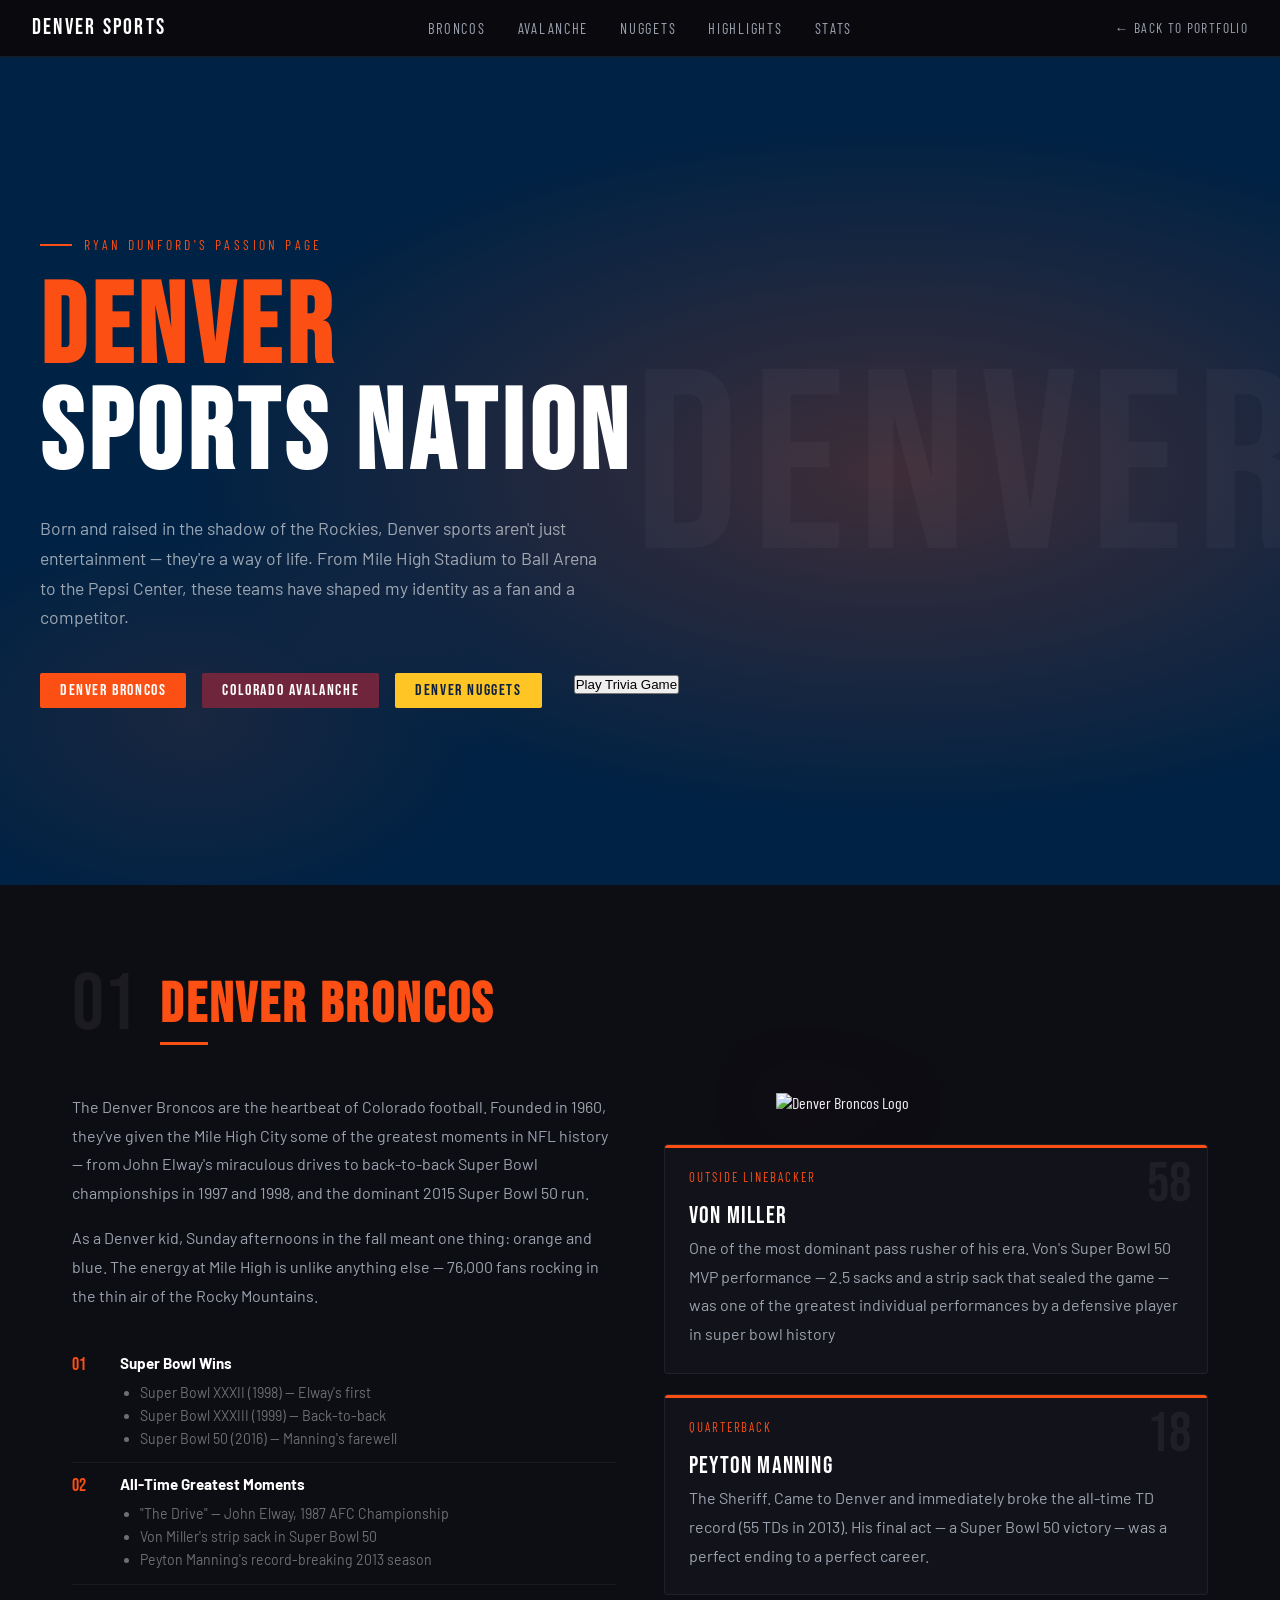
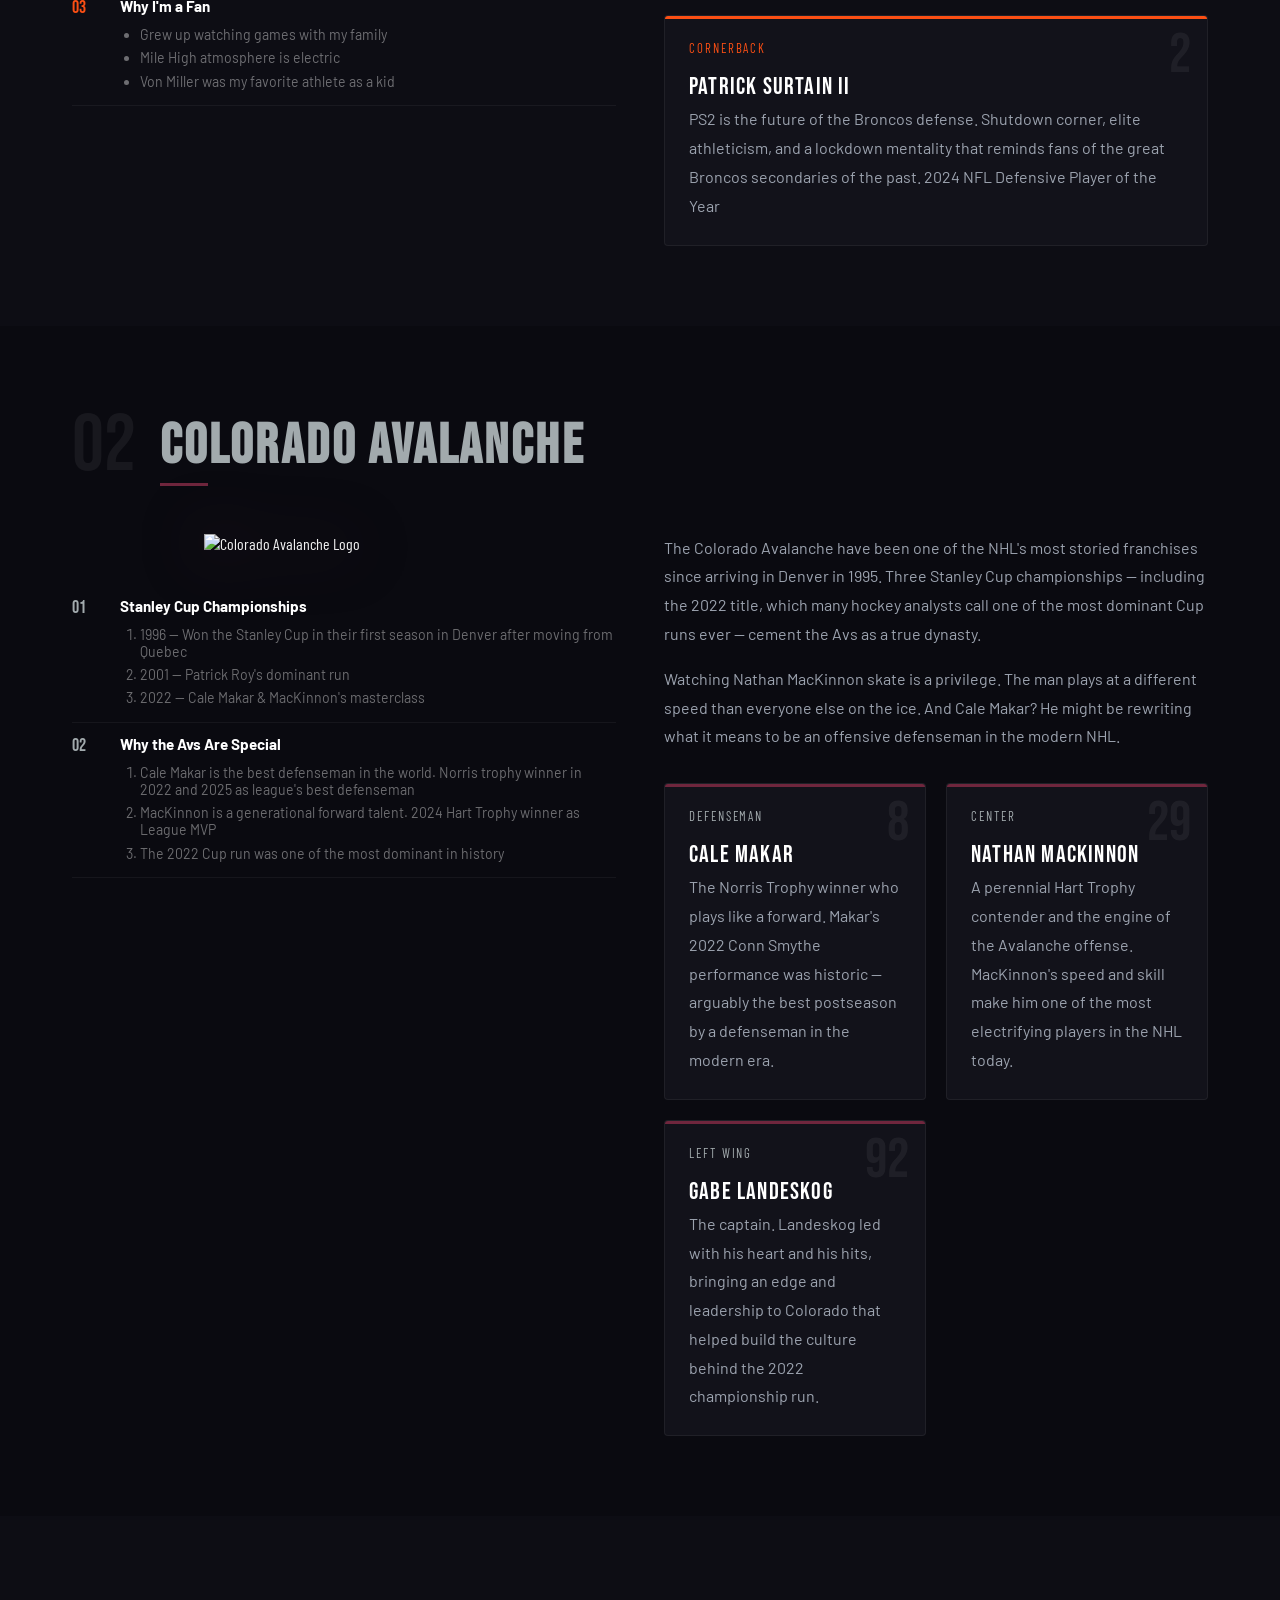
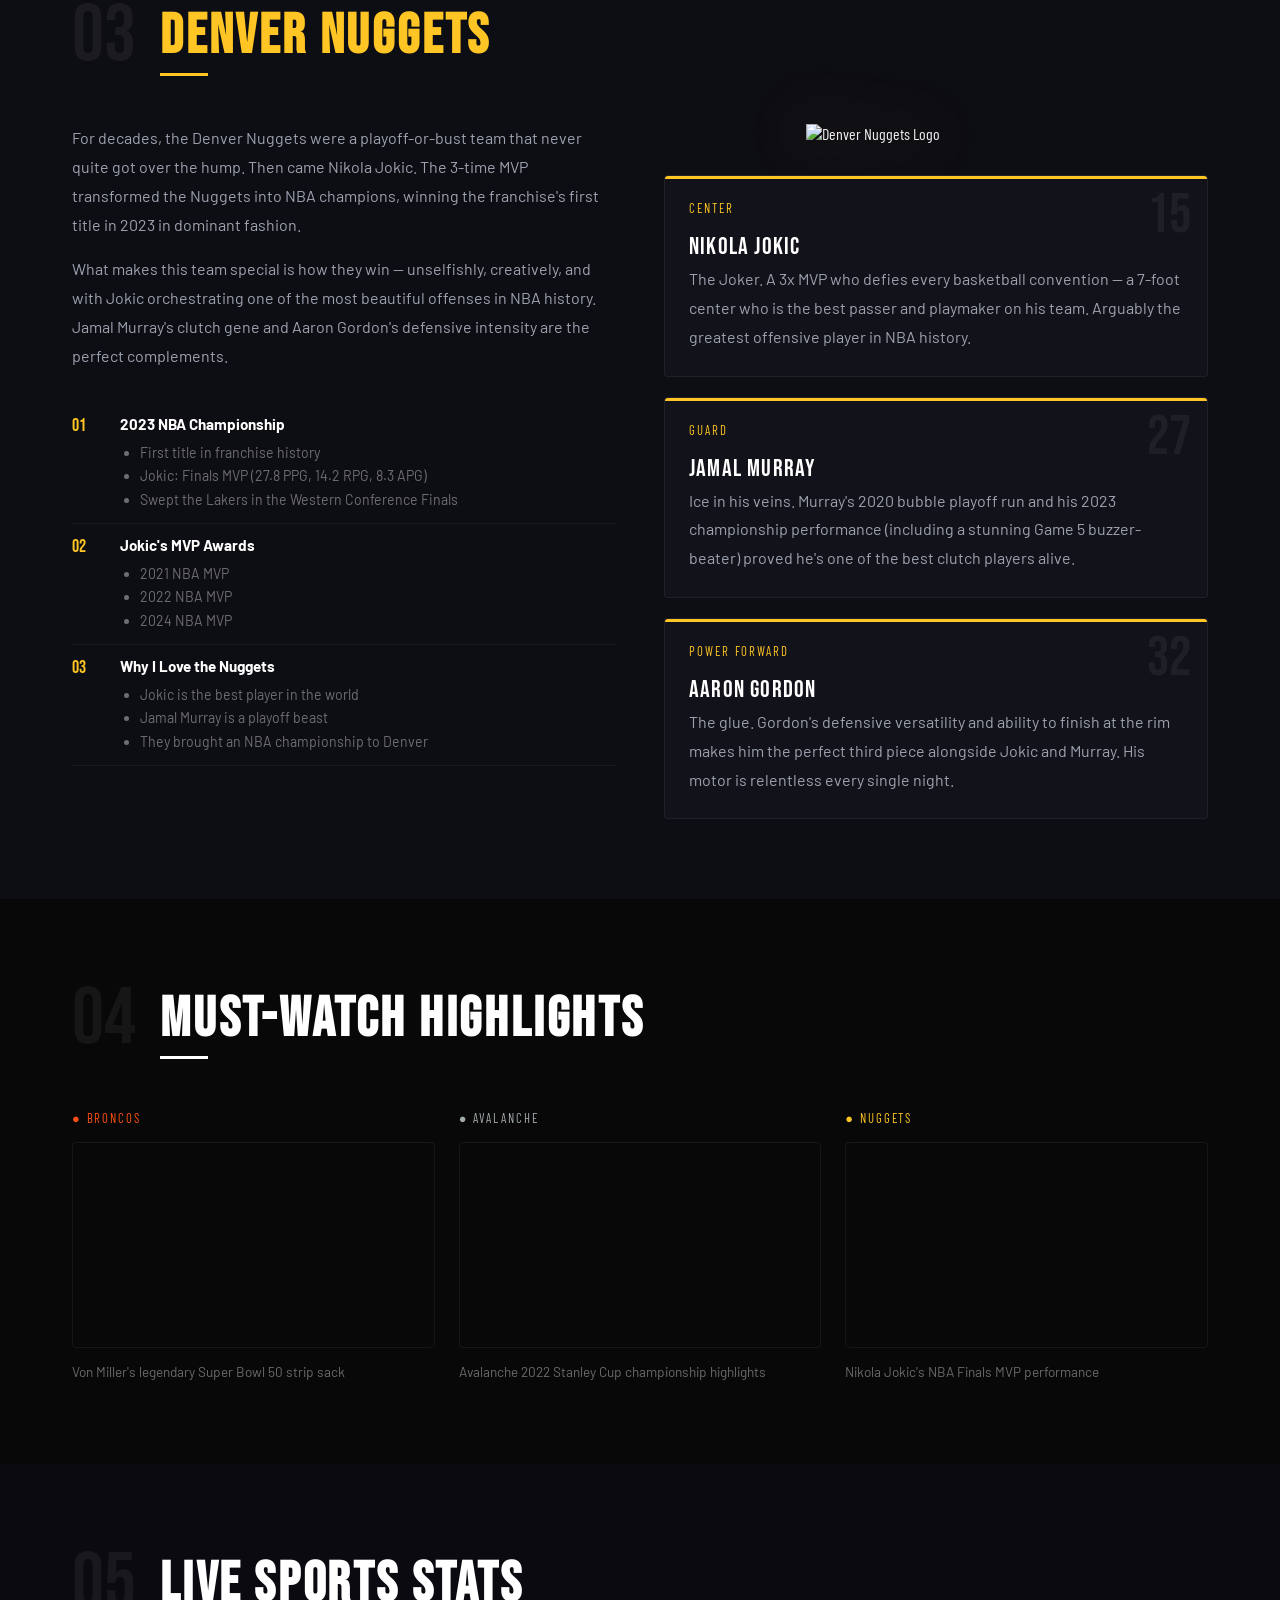
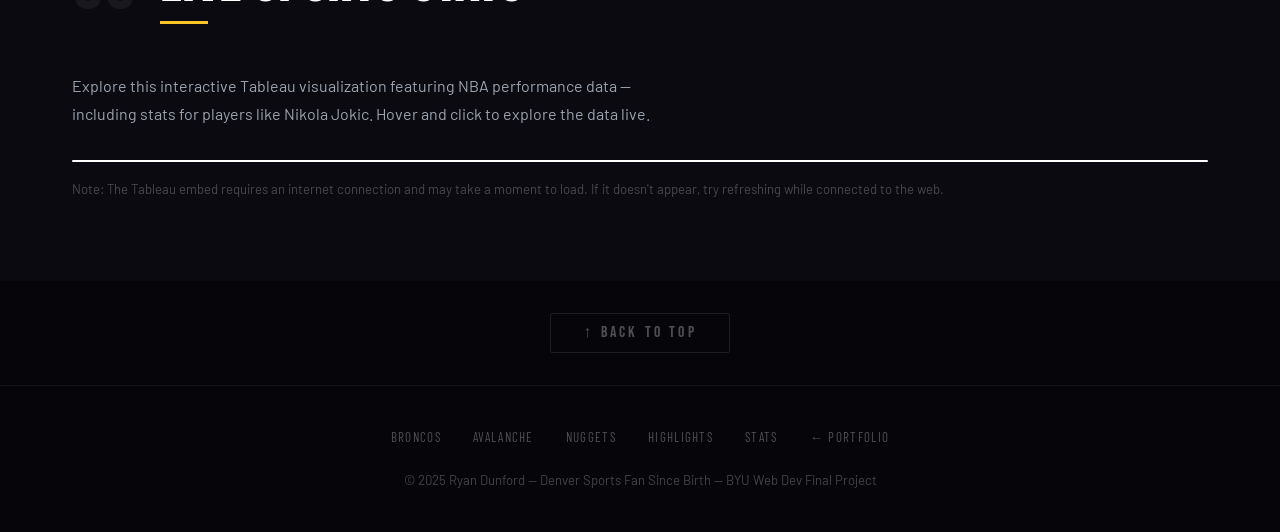
==== index.html @ c899d088 "Rename denversports.html to index.html" ====
<!DOCTYPE html>
<html lang="en">
<head>
  <meta charset="UTF-8" />
  <meta name="viewport" content="width=device-width, initial-scale=1.0"/>
  <title>Denver Sports | Ryan Dunford</title>

  <!-- Custom stylesheet (required) -->
  <link rel="stylesheet" href="denversports.css" />

  <!-- Google Fonts -->
  <link href="https://fonts.googleapis.com/css2?family=Bebas+Neue&family=Barlow+Condensed:wght@400;500;600&family=Barlow:wght@400;500&display=swap" rel="stylesheet"/>
</head>
<body>

<!-- ===================== NAVIGATION ===================== -->
<nav class="site-nav">
  <a href="#" class="logo">Denver Sports</a>
  <ul class="nav-links">
    <li><a href="#broncos">Broncos</a></li>
    <li><a href="#avalanche">Avalanche</a></li>
    <li><a href="#nuggets">Nuggets</a></li>
    <li><a href="#highlights">Highlights</a></li>
    <li><a href="#stats">Stats</a></li>
  </ul>
  <a href="resume.html" class="back-link">&#8592; Back to Portfolio</a>
</nav>


<!-- ===================== HERO ===================== -->
<section class="hero" id="top">
  <div class="hero-inner">
    <p class="hero-eyebrow">Ryan Dunford's Passion Page</p>
    <h1>
      <span class="city">Denver</span>
      <span class="tagline">Sports Nation</span>
    </h1>
    <p class="hero-desc">
      Born and raised in the shadow of the Rockies, Denver sports aren't just entertainment —
      they're a way of life. From Mile High Stadium to Ball Arena to the Pepsi Center,
      these teams have shaped my identity as a fan and a competitor.
    </p>
    <div class="hero-team-badges">
      <a href="#broncos" class="team-badge badge-broncos">Denver Broncos</a>
      <a href="#avalanche" class="team-badge badge-avs">Colorado Avalanche</a>
      <a href="#nuggets" class="team-badge badge-nuggets">Denver Nuggets</a>
      <br>
      <a href="app.html">
    <button>Play Trivia Game</button>
</a>
    </div>
  </div>
</section>


<!-- ===================== BRONCOS SECTION ===================== -->
<section class="broncos-section" id="broncos">
  <div class="section-wrapper">
    <div class="section-header">
      <div class="section-number">01</div>
      <div class="section-title-block">
        <h2 style="color: #FB4F14;">Denver Broncos</h2>
        <div class="section-accent-line" style="background: #FB4F14;"></div>
      </div>
    </div>

    <div class="team-about">
      <div>
        <p>
          The Denver Broncos are the heartbeat of Colorado football. Founded in 1960,
          they've given the Mile High City some of the greatest moments in NFL history —
          from John Elway's miraculous drives to back-to-back Super Bowl championships in
          1997 and 1998, and the dominant 2015 Super Bowl 50 run.
        </p>
        <p style="margin-top: 1rem;">
          As a Denver kid, Sunday afternoons in the fall meant one thing: orange and blue.
          The energy at Mile High is unlike anything else — 76,000 fans rocking in the thin
          air of the Rocky Mountains.
        </p>

        <!-- ORDERED LIST CONTAINING AN UNORDERED LIST (Required Element) -->
        <ol class="facts-list" style="margin-top: 2rem;">
          <li style="color: #FB4F14;">
            <strong style="color: #fff;">Super Bowl Wins</strong>
            <ul class="sub-list">
              <li>Super Bowl XXXII (1998) — Elway's first</li>
              <li>Super Bowl XXXIII (1999) — Back-to-back</li>
              <li>Super Bowl 50 (2016) — Manning's farewell</li>
            </ul>
          </li>
          <li style="color: #FB4F14;">
            <strong style="color: #fff;">All-Time Greatest Moments</strong>
            <ul class="sub-list">
              <li>"The Drive" — John Elway, 1987 AFC Championship</li>
              <li>Von Miller's strip sack in Super Bowl 50</li>
              <li>Peyton Manning's record-breaking 2013 season</li>
            </ul>
          </li>
          <li style="color: #FB4F14;">
            <strong style="color: #fff;">Why I'm a Fan</strong>
            <ul class="sub-list">
              <li>Grew up watching games with my family</li>
              <li>Mile High atmosphere is electric</li>
              <li>Von Miller was my favorite athlete as a kid</li>
            </ul>
          </li>
        </ol>
      </div>

      <div>
        <!-- Broncos image -->
        <img
          src="https://upload.wikimedia.org/wikipedia/commons/thumb/4/44/Denver_Broncos_logo.svg/800px-Denver_Broncos_logo.svg.png"
          alt="Denver Broncos Logo"
          style="width:100%; max-width:320px; display:block; margin:0 auto 2rem; filter: drop-shadow(0 0 40px rgba(251,79,20,0.3));"
        />
        <div class="players-grid" style="grid-template-columns: 1fr;">
          <div class="player-card broncos-card">
            <div class="player-number">58</div>
            <div class="player-pos" style="color: #FB4F14;">Outside Linebacker</div>
            <div class="player-name">Von Miller</div>
            <p class="player-desc">One of the most dominant pass rusher of his era. Von's Super Bowl 50 MVP performance — 2.5 sacks and a strip sack that sealed the game — was one of the greatest individual performances by a defensive player in super bowl history</p>
          </div>
          <div class="player-card broncos-card">
            <div class="player-number">18</div>
            <div class="player-pos" style="color: #FB4F14;">Quarterback</div>
            <div class="player-name">Peyton Manning</div>
            <p class="player-desc">The Sheriff. Came to Denver and immediately broke the all-time TD record (55 TDs in 2013). His final act — a Super Bowl 50 victory — was a perfect ending to a perfect career.</p>
          </div>
          <div class="player-card broncos-card">
            <div class="player-number">2</div>
            <div class="player-pos" style="color: #FB4F14;">Cornerback</div>
            <div class="player-name">Patrick Surtain II</div>
            <p class="player-desc">PS2 is the future of the Broncos defense. Shutdown corner, elite athleticism, and a lockdown mentality that reminds fans of the great Broncos secondaries of the past. 2024 NFL Defensive Player of the Year</p>
          </div>
        </div>
      </div>
    </div>
  </div>
</section>


<!-- ===================== AVALANCHE SECTION ===================== -->
<section class="avs-section" id="avalanche">
  <div class="section-wrapper">
    <div class="section-header">
      <div class="section-number">02</div>
      <div class="section-title-block">
        <h2 style="color: #A2AAAD;">Colorado Avalanche</h2>
        <div class="section-accent-line" style="background: #6F263D;"></div>
      </div>
    </div>

    <div class="team-about">
      <div>
        <img
          src="https://upload.wikimedia.org/wikipedia/en/thumb/d/d3/Colorado_Avalanche_logo.svg/800px-Colorado_Avalanche_logo.svg.png"
          alt="Colorado Avalanche Logo"
          style="width:100%; max-width:280px; display:block; margin:0 auto 2rem; filter: drop-shadow(0 0 30px rgba(111,38,61,0.5));"
        />

        <!-- UNORDERED LIST CONTAINING AN ORDERED LIST (another nested list demo) -->
        <ul class="facts-list" style="list-style: none;">
          <li style="color: var(--avs-silver);">
            <strong style="color: #fff;">Stanley Cup Championships</strong>
            <ol class="sub-list" style="list-style: decimal;">
              <li>1996 — Won the Stanley Cup in their first season in Denver after moving from Quebec</li>
              <li>2001 — Patrick Roy's dominant run</li>
              <li>2022 — Cale Makar & MacKinnon's masterclass</li>
            </ol>
          </li>
          <li style="color: var(--avs-silver);">
            <strong style="color: #fff;">Why the Avs Are Special</strong>
            <ol class="sub-list" style="list-style: decimal;">
              <li>Cale Makar is the best defenseman in the world. Norris trophy winner in 2022 and 2025 as league's best defenseman</li>
              <li>MacKinnon is a generational forward talent. 2024 Hart Trophy winner as League MVP </li>
              <li>The 2022 Cup run was one of the most dominant in history</li>
            </ol>
          </li>
        </ul>
      </div>

      <div>
        <p>
          The Colorado Avalanche have been one of the NHL's most storied franchises since
          arriving in Denver in 1995. Three Stanley Cup championships — including the 2022
          title, which many hockey analysts call one of the most dominant Cup runs ever —
          cement the Avs as a true dynasty.
        </p>
        <p style="margin-top: 1rem;">
          Watching Nathan MacKinnon skate is a privilege. The man plays at a different
          speed than everyone else on the ice. And Cale Makar? He might be rewriting what
          it means to be an offensive defenseman in the modern NHL.
        </p>

        <div class="players-grid" style="margin-top: 2rem;">
          <div class="player-card avs-card">
            <div class="player-number">8</div>
            <div class="player-pos" style="color: var(--avs-silver);">Defenseman</div>
            <div class="player-name">Cale Makar</div>
            <p class="player-desc">The Norris Trophy winner who plays like a forward. Makar's 2022 Conn Smythe performance was historic — arguably the best postseason by a defenseman in the modern era.</p>
          </div>
          <div class="player-card avs-card">
            <div class="player-number">29</div>
            <div class="player-pos" style="color: var(--avs-silver);">Center</div>
            <div class="player-name">Nathan MacKinnon</div>
            <p class="player-desc">A perennial Hart Trophy contender and the engine of the Avalanche offense. MacKinnon's speed and skill make him one of the most electrifying players in the NHL today.</p>
          </div>
          <div class="player-card avs-card">
            <div class="player-number">92</div>
            <div class="player-pos" style="color: var(--avs-silver);">Left Wing</div>
            <div class="player-name">Gabe Landeskog</div>
            <p class="player-desc">The captain. Landeskog led with his heart and his hits, bringing an edge and leadership to Colorado that helped build the culture behind the 2022 championship run.</p>
          </div>
        </div>
      </div>
    </div>
  </div>
</section>


<!-- ===================== NUGGETS SECTION ===================== -->
<section class="nuggets-section" id="nuggets">
  <div class="section-wrapper">
    <div class="section-header">
      <div class="section-number">03</div>
      <div class="section-title-block">
        <h2 style="color: #FEC524;">Denver Nuggets</h2>
        <div class="section-accent-line" style="background: #FEC524;"></div>
      </div>
    </div>

    <div class="team-about">
      <div>
        <p>
          For decades, the Denver Nuggets were a playoff-or-bust team that never quite
          got over the hump. Then came Nikola Jokic. The 3-time MVP
          transformed the Nuggets into NBA champions, winning the franchise's first title
          in 2023 in dominant fashion.
        </p>
        <p style="margin-top: 1rem;">
          What makes this team special is how they win — unselfishly, creatively, and
          with Jokic orchestrating one of the most beautiful offenses in NBA history.
          Jamal Murray's clutch gene and Aaron Gordon's defensive intensity are the
          perfect complements.
        </p>

        <ol class="facts-list" style="margin-top: 2rem;">
          <li style="color: #FEC524;">
            <strong style="color: #fff;">2023 NBA Championship</strong>
            <ul class="sub-list">
              <li>First title in franchise history</li>
              <li>Jokic: Finals MVP (27.8 PPG, 14.2 RPG, 8.3 APG)</li>
              <li>Swept the Lakers in the Western Conference Finals</li>
            </ul>
          </li>
          <li style="color: #FEC524;">
            <strong style="color: #fff;">Jokic's MVP Awards</strong>
            <ul class="sub-list">
              <li>2021 NBA MVP</li>
              <li>2022 NBA MVP</li>
              <li>2024 NBA MVP</li>
            </ul>
          </li>
          <li style="color: #FEC524;">
            <strong style="color: #fff;">Why I Love the Nuggets</strong>
            <ul class="sub-list">
              <li>Jokic is the best player in the world</li>
              <li>Jamal Murray is a playoff beast</li>
              <li>They brought an NBA championship to Denver</li>
            </ul>
          </li>
        </ol>
      </div>

      <div>
        <img
          src="https://upload.wikimedia.org/wikipedia/en/thumb/7/76/Denver_Nuggets.svg/800px-Denver_Nuggets.svg.png"
          alt="Denver Nuggets Logo"
          style="width:100%; max-width:260px; display:block; margin:0 auto 2rem; filter: drop-shadow(0 0 30px rgba(254,197,36,0.3));"
        />
        <div class="players-grid" style="grid-template-columns: 1fr;">
          <div class="player-card nuggets-card">
            <div class="player-number">15</div>
            <div class="player-pos" style="color: #FEC524;">Center</div>
            <div class="player-name">Nikola Jokic</div>
        <p class="player-desc">The Joker. A 3x MVP who defies every basketball convention — a 7-foot center who is the best passer and playmaker on his team. Arguably the greatest offensive player in NBA history.</p>
          </div>
          <div class="player-card nuggets-card">
            <div class="player-number">27</div>
            <div class="player-pos" style="color: #FEC524;">Guard</div>
            <div class="player-name">Jamal Murray</div>
            <p class="player-desc">Ice in his veins. Murray's 2020 bubble playoff run and his 2023 championship performance (including a stunning Game 5 buzzer-beater) proved he's one of the best clutch players alive.</p>
          </div>
          <div class="player-card nuggets-card">
            <div class="player-number">32</div>
            <div class="player-pos" style="color: #FEC524;">Power Forward</div>
            <div class="player-name">Aaron Gordon</div>
            <p class="player-desc">The glue. Gordon's defensive versatility and ability to finish at the rim makes him the perfect third piece alongside Jokic and Murray. His motor is relentless every single night.</p>
          </div>
        </div>
      </div>
    </div>
  </div>
</section>


<!-- ===================== VIDEO HIGHLIGHTS (YouTube Embeds — Required) ===================== -->
<section class="video-section" id="highlights">
  <div class="section-wrapper">
    <div class="section-header">
      <div class="section-number">04</div>
      <div class="section-title-block">
        <h2>Must-Watch Highlights</h2>
        <div class="section-accent-line" style="background: #fff;"></div>
      </div>
    </div>

    <div class="video-grid">
      <div>
        <p class="video-label" style="color: #FB4F14;">&#9679; Broncos</p>
        <div class="video-container">
          <!-- Von Miller Super Bowl 50 strip sack -->
          <iframe
            src="https://www.youtube.com/embed/3lnqVBGLb3Y"
            title="Von Miller Super Bowl 50 Strip Sack"
            allowfullscreen>
          </iframe>
        </div>
        <p style="font-size:0.85rem; margin-top:0.75rem; color:rgba(255,255,255,0.4);">Von Miller's legendary Super Bowl 50 strip sack</p>
      </div>

      <div>
        <p class="video-label" style="color: var(--avs-silver);">&#9679; Avalanche</p>
        <div class="video-container">
          <!-- Avs 2022 Stanley Cup highlights -->
          <iframe
            src="https://www.youtube.com/embed/GGvhMNZ7RLk"
            title="Colorado Avalanche 2022 Stanley Cup Champions"
            allowfullscreen>
          </iframe>
        </div>
        <p style="font-size:0.85rem; margin-top:0.75rem; color:rgba(255,255,255,0.4);">Avalanche 2022 Stanley Cup championship highlights</p>
      </div>

      <div>
        <p class="video-label" style="color: #FEC524;">&#9679; Nuggets</p>
        <div class="video-container">
          <!-- Jokic Nuggets highlights -->
          <iframe
            src="https://www.youtube.com/embed/r3_M0UjxUyg"
            title="Nikola Jokic NBA Finals MVP Highlights"
            allowfullscreen>
          </iframe>
        </div>
        <p style="font-size:0.85rem; margin-top:0.75rem; color:rgba(255,255,255,0.4);">Nikola Jokic's NBA Finals MVP performance</p>
      </div>
    </div>
  </div>
</section>


<!-- ===================== TABLEAU GRAPH (Required — Live Interactive) ===================== -->
<section class="tableau-section" id="stats">
  <div class="section-wrapper">
    <div class="section-header">
      <div class="section-number">05</div>
      <div class="section-title-block">
        <h2>Live Sports Stats</h2>
        <div class="section-accent-line" style="background: #FEC524;"></div>
      </div>
    </div>

    <p style="margin-bottom: 2rem; max-width: 600px;">
      Explore this interactive Tableau visualization featuring NBA performance data —
      including stats for players like Nikola Jokic. Hover and click to explore the data live.
    </p>

    <!-- Tableau Public embed (live & interactive) -->
    <div class="tableau-wrapper">
      <div class='tableauPlaceholder' id='viz1' style='position: relative'>
        <noscript>
          <a href='#'>
            <img alt='NBA Player Stats Dashboard' src='https://public.tableau.com/static/images/NB/NBAPlayerStats_17/Dashboard1/1_rss.png' style='border: none' />
          </a>
        </noscript>
        <object class='tableauViz' style='display:none;'>
          <param name='host_url' value='https%3A%2F%2Fpublic.tableau.com%2F' />
          <param name='embed_code_version' value='3' />
          <param name='site_root' value='' />
          <param name='name' value='NBAPlayerStatsDashboard/Dashboard1' />
          <param name='tabs' value='no' />
          <param name='toolbar' value='yes' />
          <param name='animate_transition' value='yes' />
          <param name='display_static_image' value='yes' />
          <param name='display_spinner' value='yes' />
          <param name='display_overlay' value='yes' />
          <param name='display_count' value='yes' />
          <param name='language' value='en-US' />
        </object>
      </div>
      <script type='text/javascript'>
        var divElement = document.getElementById('viz1');
        var vizElement = divElement.getElementsByTagName('object')[0];
        vizElement.style.width='100%';
        vizElement.style.height=(divElement.offsetWidth * 0.75)+'px';
        var scriptElement = document.createElement('script');
        scriptElement.src = 'https://public.tableau.com/javascripts/api/viz_v1.js';
        vizElement.parentNode.insertBefore(scriptElement, vizElement);
      </script>
    </div>

    <p style="font-size:0.82rem; margin-top:1rem; color:rgba(255,255,255,0.25);">
      Note: The Tableau embed requires an internet connection and may take a moment to load.
      If it doesn't appear, try refreshing while connected to the web.
    </p>
  </div>
</section>


<!-- ===================== ON-PAGE ANCHOR / BACK TO TOP (Required) ===================== -->
<div style="text-align:center; padding: 2rem; background: #05050a;">
  <a href="#top" style="
    font-family: 'Bebas Neue', cursive;
    font-size: 1rem;
    letter-spacing: 0.2em;
    color: rgba(255,255,255,0.3);
    text-decoration: none;
    border: 1px solid rgba(255,255,255,0.1);
    padding: 0.6rem 2rem;
    border-radius: 2px;
    transition: all 0.2s;
    display: inline-block;
  " onmouseover="this.style.color='#fff'; this.style.borderColor='rgba(255,255,255,0.4)'"
     onmouseout="this.style.color='rgba(255,255,255,0.3)'; this.style.borderColor='rgba(255,255,255,0.1)'">
    &#8593; Back to Top
  </a>
</div>


<!-- ===================== FOOTER ===================== -->
<footer class="site-footer">
  <ul class="footer-nav">
    <li><a href="#broncos">Broncos</a></li>
    <li><a href="#avalanche">Avalanche</a></li>
    <li><a href="#nuggets">Nuggets</a></li>
    <li><a href="#highlights">Highlights</a></li>
    <li><a href="#stats">Stats</a></li>
    <li><a href="index.html">&#8592; Portfolio</a></li>
  </ul>
  <p>&copy; 2025 Ryan Dunford &mdash; Denver Sports Fan Since Birth &mdash; BYU Web Dev Final Project</p>
</footer>

</body>
</html>
---- denversports.css ----
/* =============================================
   Denver Sports Page - Custom Stylesheet
   Ryan Dunford | Web Dev Final Project
   ============================================= */

/* --- Root Variables --- */
:root {
  --broncos-orange: #FB4F14;
  --broncos-navy: #002244;
  --avs-burgundy: #6F263D;
  --avs-blue: #236192;
  --avs-silver: #A2AAAD;
  --nuggets-gold: #FEC524;
  --nuggets-blue: #0E2240;
  --nuggets-red: #8B2131;
  --dark-bg: #0a0a0f;
  --card-bg: #12121a;
  --text-light: #f0f0f0;
  --text-muted: #9ca3af;
}

/* --- Base & Body --- */
* {
  margin: 0;
  padding: 0;
  box-sizing: border-box;
}

body {
  font-family: 'Barlow Condensed', sans-serif;
  background-color: var(--dark-bg);
  color: var(--text-light);
  overflow-x: hidden;
}

/* --- Typography --- */
h1, h2, h3 {
  font-family: 'Bebas Neue', cursive;
  letter-spacing: 0.05em;
  color: #ffffff;
}

h1 { font-size: clamp(3rem, 10vw, 7rem); line-height: 0.95; }
h2 { font-size: clamp(2rem, 5vw, 3.5rem); }
h3 { font-size: 1.6rem; }

p {
  font-family: 'Barlow', sans-serif;
  font-size: 1rem;
  line-height: 1.75;
  color: var(--text-muted);
}

/* --- Navigation --- */
.site-nav {
  position: sticky;
  top: 0;
  z-index: 100;
  background: rgba(10,10,15,0.95);
  backdrop-filter: blur(10px);
  border-bottom: 1px solid rgba(255,255,255,0.08);
  padding: 0.9rem 2rem;
  display: flex;
  justify-content: space-between;
  align-items: center;
}

.site-nav .logo {
  font-family: 'Bebas Neue', cursive;
  font-size: 1.4rem;
  color: #fff;
  text-decoration: none;
  letter-spacing: 0.1em;
}

.nav-links {
  display: flex;
  gap: 2rem;
  list-style: none;
}

.nav-links a {
  font-family: 'Barlow Condensed', sans-serif;
  font-size: 0.9rem;
  letter-spacing: 0.12em;
  text-transform: uppercase;
  color: var(--text-muted);
  text-decoration: none;
  transition: color 0.2s;
}

.nav-links a:hover { color: #fff; }

.back-link {
  font-family: 'Barlow Condensed', sans-serif;
  font-size: 0.85rem;
  letter-spacing: 0.1em;
  text-transform: uppercase;
  color: var(--text-muted);
  text-decoration: none;
  display: flex;
  align-items: center;
  gap: 0.4rem;
  transition: color 0.2s;
}
.back-link:hover { color: #fff; }

/* --- Hero --- */
.hero {
  min-height: 92vh;
  display: flex;
  align-items: center;
  background-color: var(--broncos-navy);
  background-image:
    radial-gradient(ellipse 80% 60% at 70% 50%, rgba(251,79,20,0.25) 0%, transparent 70%),
    radial-gradient(ellipse 40% 40% at 15% 80%, rgba(251,79,20,0.1) 0%, transparent 60%);
  position: relative;
  overflow: hidden;
  padding: 4rem 2rem;
}

.hero::before {
  content: 'DENVER';
  position: absolute;
  right: -2rem;
  top: 50%;
  transform: translateY(-50%);
  font-family: 'Bebas Neue', cursive;
  font-size: clamp(8rem, 20vw, 18rem);
  color: rgba(255,255,255,0.03);
  letter-spacing: 0.05em;
  pointer-events: none;
  white-space: nowrap;
}

.hero-inner {
  max-width: 1200px;
  margin: 0 auto;
  width: 100%;
}

.hero-eyebrow {
  font-family: 'Barlow Condensed', sans-serif;
  font-size: 0.85rem;
  letter-spacing: 0.25em;
  text-transform: uppercase;
  color: var(--broncos-orange);
  margin-bottom: 1.25rem;
  display: flex;
  align-items: center;
  gap: 0.75rem;
}

.hero-eyebrow::before {
  content: '';
  display: inline-block;
  width: 32px;
  height: 2px;
  background: var(--broncos-orange);
}

.hero h1 { margin-bottom: 1.5rem; }
.hero h1 .city { display: block; color: var(--broncos-orange); }
.hero h1 .tagline { display: block; color: #fff; }

.hero-desc {
  max-width: 560px;
  font-size: 1.1rem;
  line-height: 1.7;
  color: rgba(255,255,255,0.6);
  margin-bottom: 2.5rem;
}

.hero-team-badges {
  display: flex;
  gap: 1rem;
  flex-wrap: wrap;
}

.team-badge {
  padding: 0.5rem 1.25rem;
  border-radius: 2px;
  font-family: 'Bebas Neue', cursive;
  font-size: 1rem;
  letter-spacing: 0.1em;
  text-decoration: none;
  transition: transform 0.15s, opacity 0.15s;
}
.team-badge:hover { transform: translateY(-2px); opacity: 0.85; }
.badge-broncos { background: var(--broncos-orange); color: #fff; }
.badge-avs { background: var(--avs-burgundy); color: #fff; }
.badge-nuggets { background: var(--nuggets-gold); color: var(--nuggets-blue); }

/* --- Section Layout Divs --- */
.section-wrapper {
  max-width: 1200px;
  margin: 0 auto;
  padding: 5rem 2rem;
}

.section-header {
  display: flex;
  align-items: flex-end;
  gap: 1.5rem;
  margin-bottom: 3rem;
}

.section-number {
  font-family: 'Bebas Neue', cursive;
  font-size: 5rem;
  line-height: 1;
  color: rgba(255,255,255,0.06);
  flex-shrink: 0;
}

.section-title-block h2 { line-height: 1; }
.section-accent-line {
  width: 48px;
  height: 3px;
  margin-top: 0.5rem;
}

/* --- Team Sections --- */
.broncos-section { background-color: #0d0d14; }
.avs-section { background-color: #0a0a10; }
.nuggets-section { background-color: #0d0d14; }

/* --- Player Cards --- */
.players-grid {
  display: grid;
  grid-template-columns: repeat(auto-fit, minmax(260px, 1fr));
  gap: 1.25rem;
  margin-top: 2rem;
}

.player-card {
  background: var(--card-bg);
  border-radius: 4px;
  padding: 1.5rem;
  border: 1px solid rgba(255,255,255,0.06);
  transition: transform 0.2s, border-color 0.2s;
  position: relative;
  overflow: hidden;
}

.player-card::before {
  content: '';
  position: absolute;
  top: 0; left: 0; right: 0;
  height: 3px;
}

.player-card:hover { transform: translateY(-4px); }

.broncos-card::before { background: var(--broncos-orange); }
.broncos-card:hover { border-color: rgba(251,79,20,0.3); }

.avs-card::before { background: var(--avs-burgundy); }
.avs-card:hover { border-color: rgba(111,38,61,0.5); }

.nuggets-card::before { background: var(--nuggets-gold); }
.nuggets-card:hover { border-color: rgba(254,197,36,0.3); }

.player-number {
  font-family: 'Bebas Neue', cursive;
  font-size: 3.5rem;
  line-height: 1;
  color: rgba(255,255,255,0.06);
  position: absolute;
  top: 0.75rem;
  right: 1rem;
}

.player-name {
  font-family: 'Bebas Neue', cursive;
  font-size: 1.5rem;
  color: #fff;
  margin-bottom: 0.25rem;
  letter-spacing: 0.05em;
}

.player-pos {
  font-family: 'Barlow Condensed', sans-serif;
  font-size: 0.8rem;
  letter-spacing: 0.15em;
  text-transform: uppercase;
  margin-bottom: 1rem;
}

.player-desc {
  font-size: 0.88rem;
  line-height: 1.6;
  color: var(--text-muted);
  font-family: 'Barlow', sans-serif;
}

/* --- Team About Block --- */
.team-about {
  display: grid;
  grid-template-columns: 1fr 1fr;
  gap: 3rem;
  align-items: start;
}

@media (max-width: 768px) {
  .team-about { grid-template-columns: 1fr; }
  .nav-links { display: none; }
}

.team-about p {
  font-size: 1rem;
  line-height: 1.8;
}

/* --- Lists (Nested - Required Element) --- */
.facts-list {
  list-style: none;
  padding: 0;
  counter-reset: fact-counter;
}

.facts-list > li {
  counter-increment: fact-counter;
  padding: 0.75rem 0 0.75rem 3rem;
  border-bottom: 1px solid rgba(255,255,255,0.05);
  position: relative;
  font-family: 'Barlow', sans-serif;
  font-size: 0.95rem;
  color: var(--text-muted);
}

.facts-list > li::before {
  content: counter(fact-counter, decimal-leading-zero);
  position: absolute;
  left: 0;
  font-family: 'Bebas Neue', cursive;
  font-size: 1.1rem;
  top: 0.75rem;
}

.facts-list .sub-list {
  list-style: disc;
  padding-left: 1.25rem;
  margin-top: 0.5rem;
}

.facts-list .sub-list li {
  font-size: 0.88rem;
  padding: 0.2rem 0;
  color: rgba(255,255,255,0.4);
  border: none;
}

/* --- Video Section --- */
.video-section { background: #080808; }

.video-container {
  position: relative;
  padding-bottom: 56.25%;
  height: 0;
  overflow: hidden;
  border-radius: 4px;
  border: 1px solid rgba(255,255,255,0.06);
}

.video-container iframe {
  position: absolute;
  top: 0; left: 0;
  width: 100%;
  height: 100%;
  border: none;
}

.video-grid {
  display: grid;
  grid-template-columns: repeat(auto-fit, minmax(320px, 1fr));
  gap: 1.5rem;
}

.video-label {
  font-family: 'Barlow Condensed', sans-serif;
  font-size: 0.8rem;
  letter-spacing: 0.15em;
  text-transform: uppercase;
  margin-bottom: 0.75rem;
  color: var(--text-muted);
}

/* --- Tableau Section --- */
.tableau-section { background: #0a0a10; }
.tableau-wrapper {
  border: 1px solid rgba(255,255,255,0.06);
  border-radius: 4px;
  overflow: hidden;
  background: #fff;
}

/* --- Footer --- */
.site-footer {
  background: #05050a;
  border-top: 1px solid rgba(255,255,255,0.05);
  padding: 2.5rem 2rem;
  text-align: center;
}

.site-footer p {
  font-size: 0.82rem;
  color: rgba(255,255,255,0.25);
}

.footer-nav {
  display: flex;
  justify-content: center;
  gap: 2rem;
  list-style: none;
  margin-bottom: 1.5rem;
}

.footer-nav a {
  font-family: 'Barlow Condensed', sans-serif;
  font-size: 0.82rem;
  letter-spacing: 0.1em;
  text-transform: uppercase;
  color: rgba(255,255,255,0.3);
  text-decoration: none;
  transition: color 0.2s;
}
.footer-nav a:hover { color: #fff; }
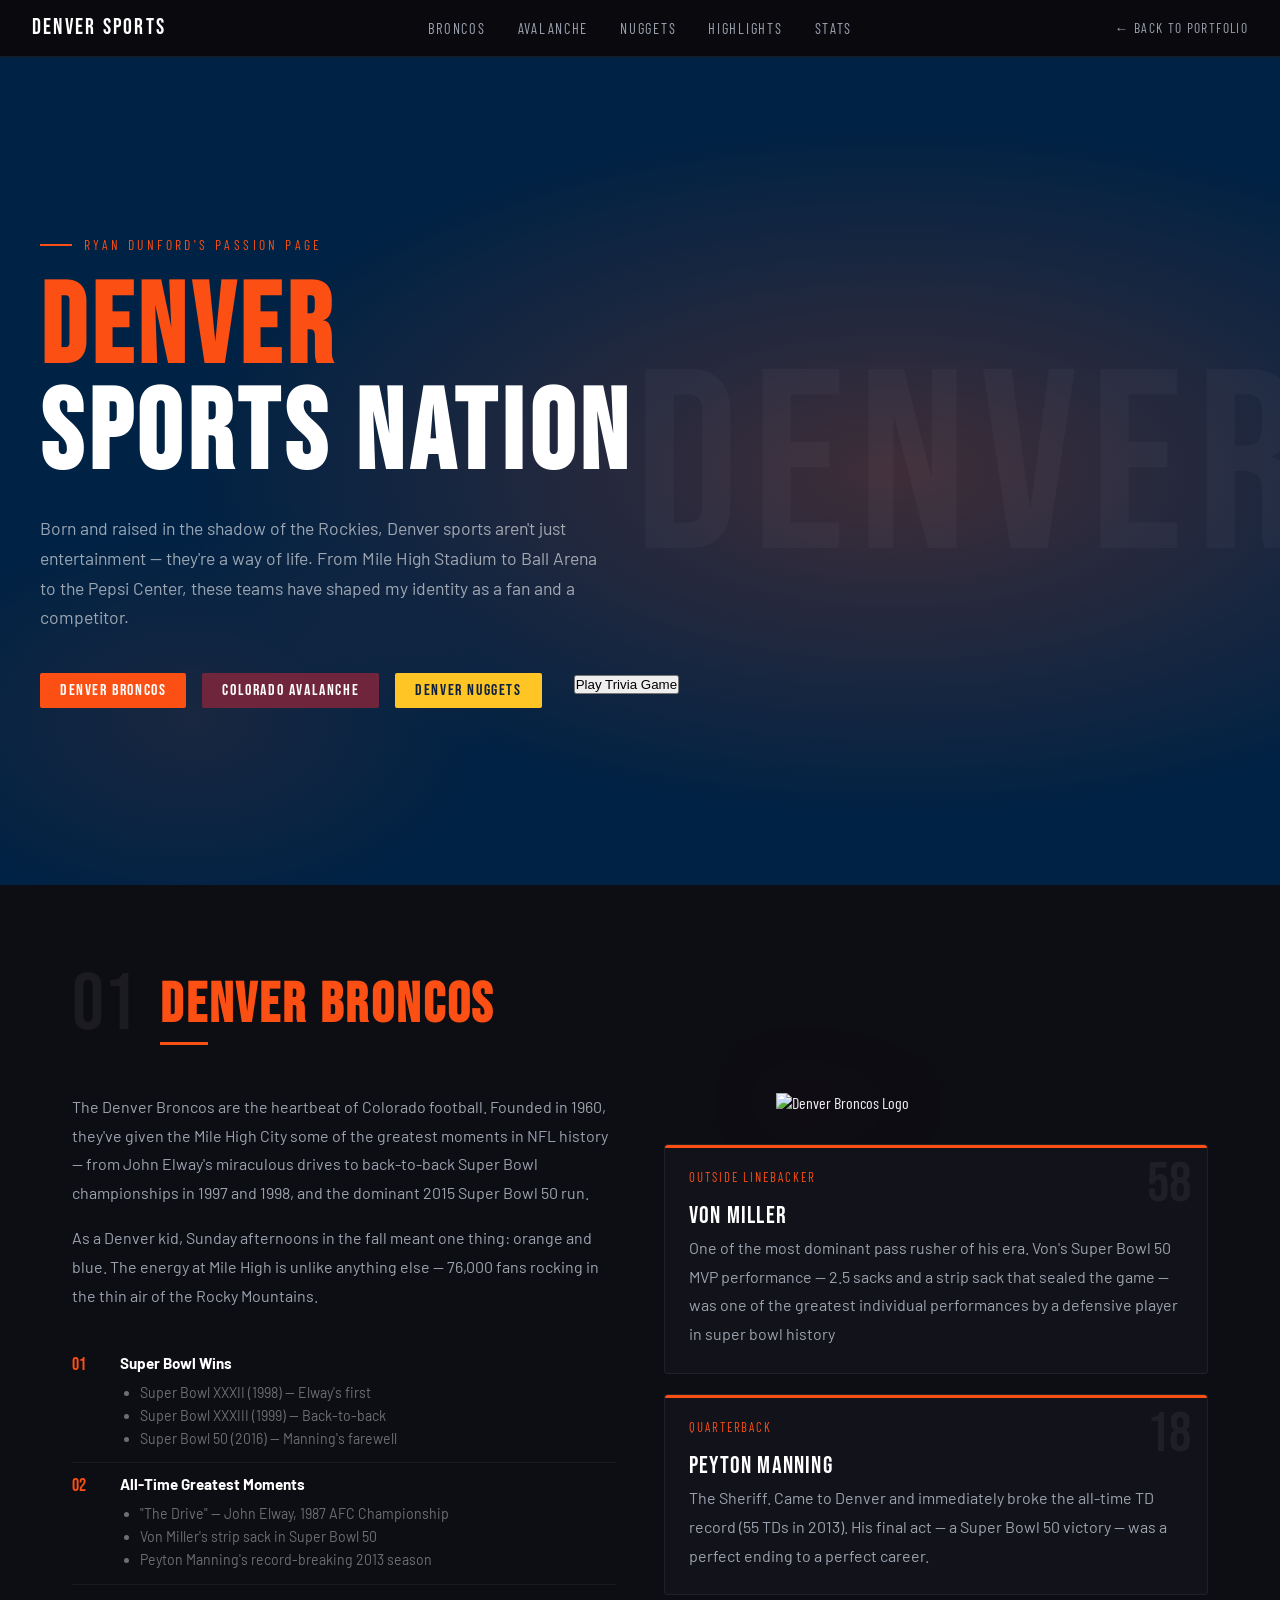
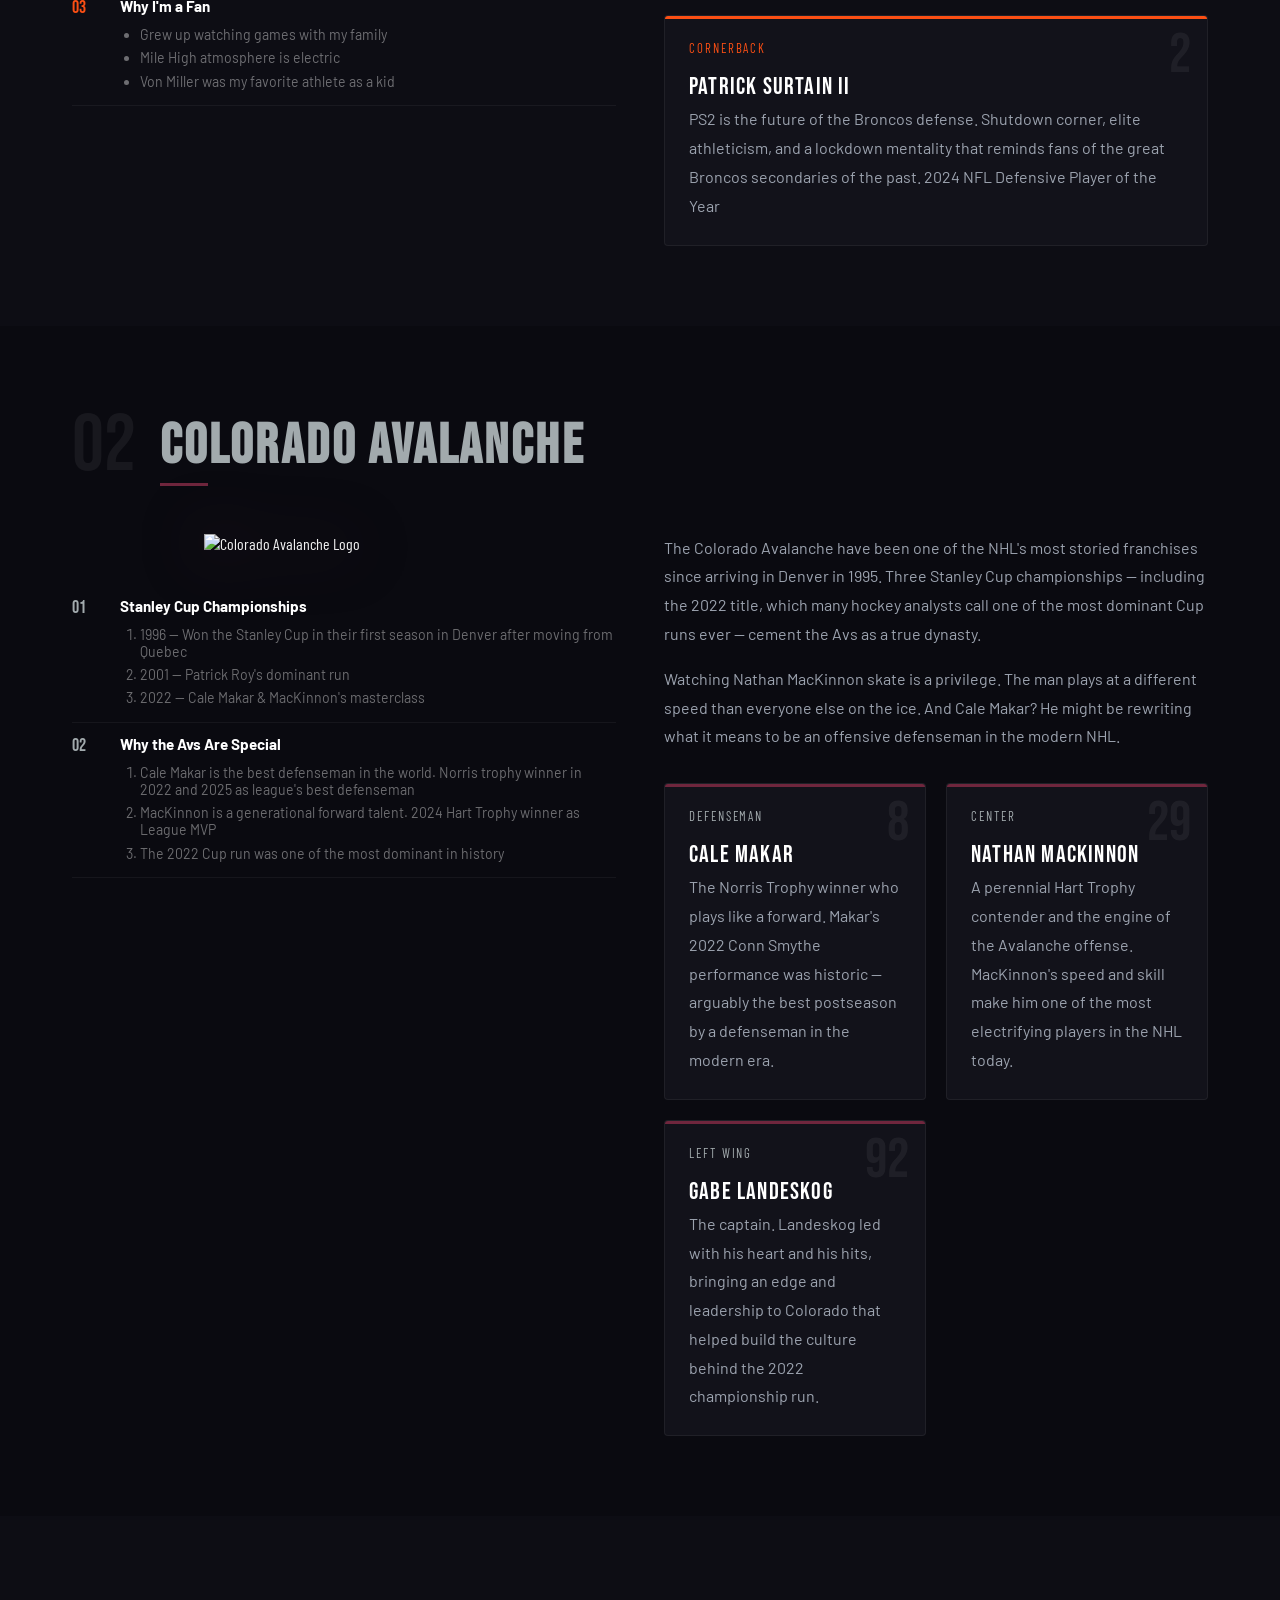
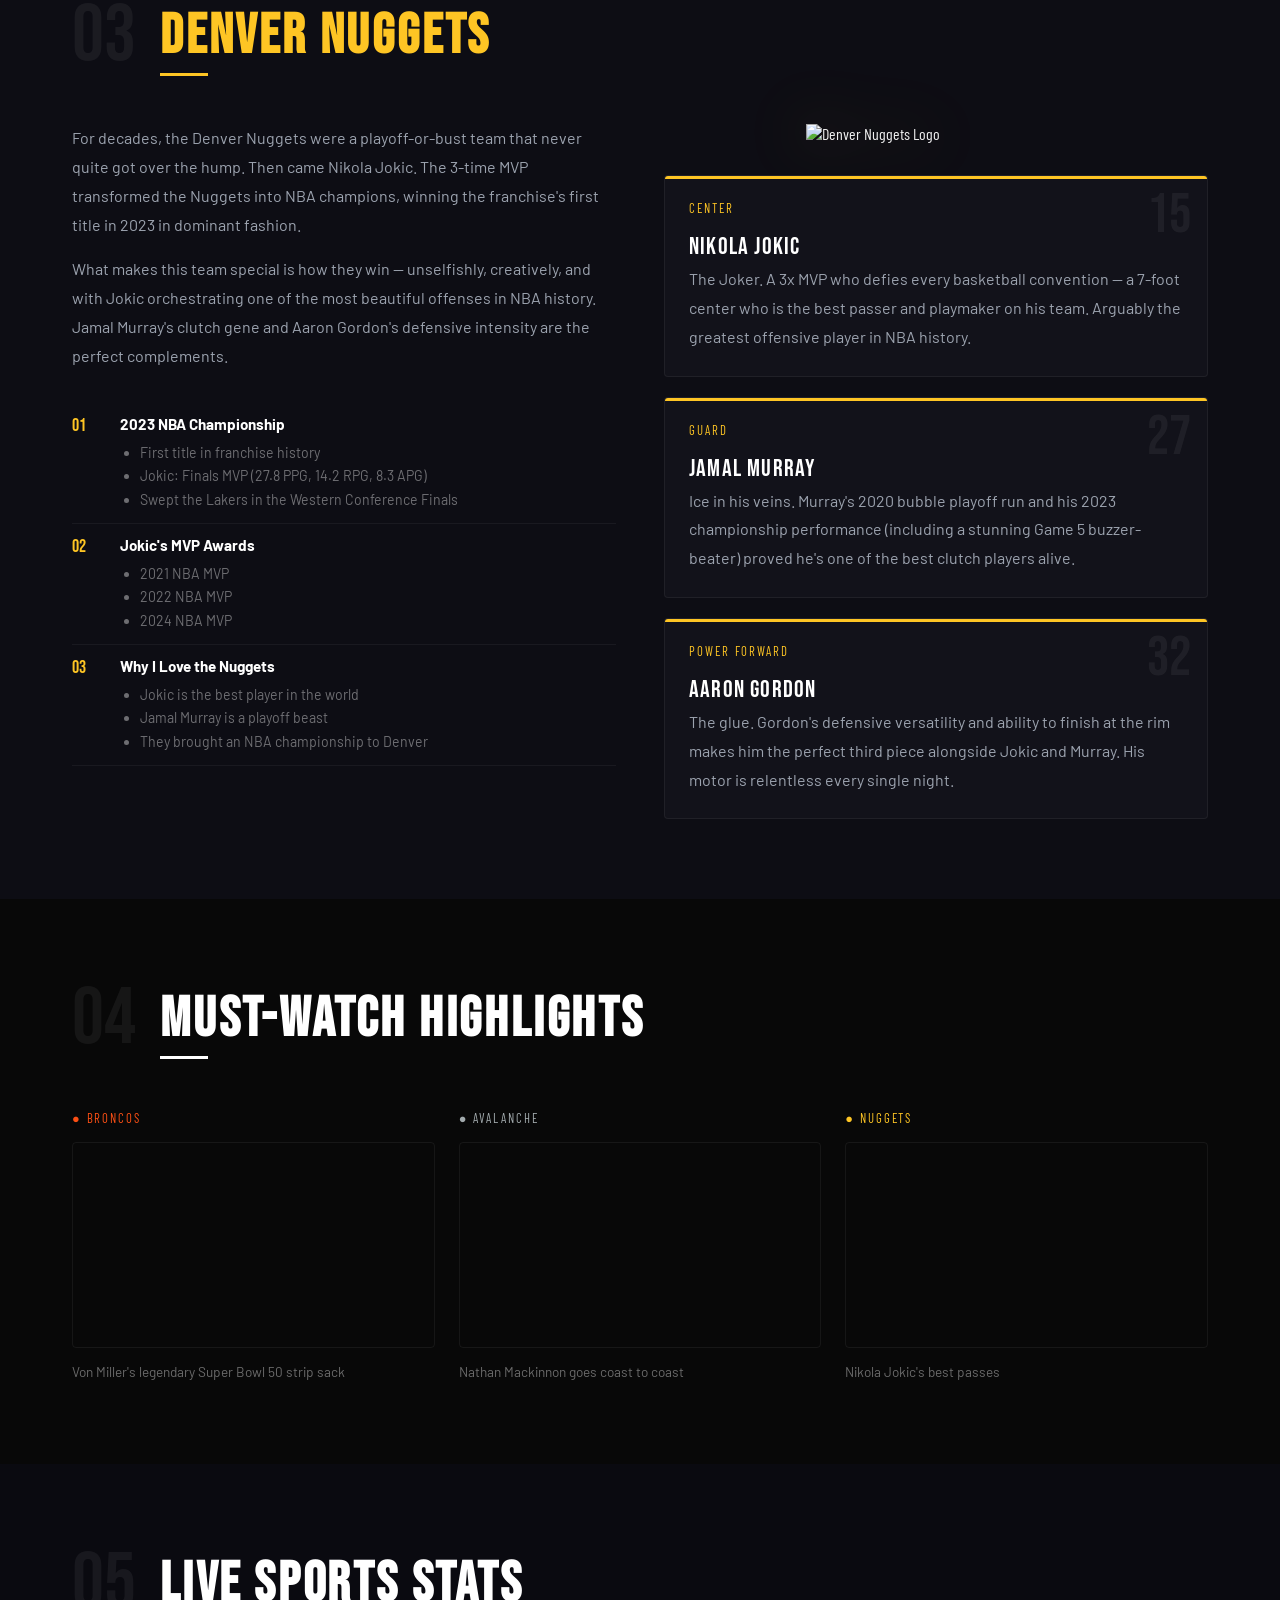
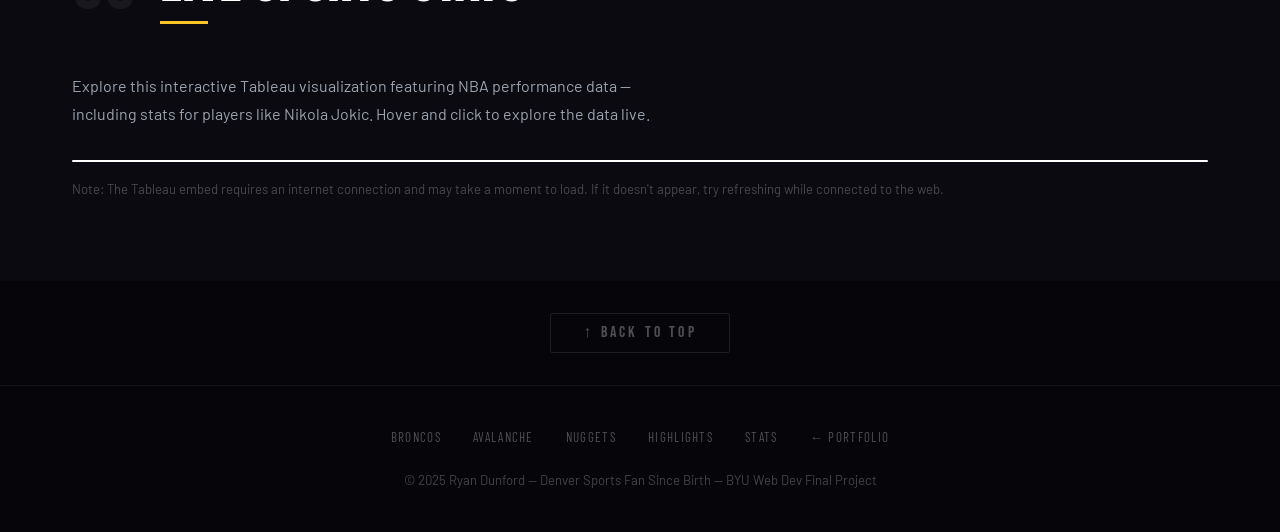
==== commit ab070d3c: "Update index.html" ====
--- a/index.html
+++ b/index.html
@@ -110,7 +110,7 @@
       <div>
         <!-- Broncos image -->
         <img
-          src="https://upload.wikimedia.org/wikipedia/commons/thumb/4/44/Denver_Broncos_logo.svg/800px-Denver_Broncos_logo.svg.png"
+          src="https://upload.wikimedia.org/wikipedia/en/thumb/4/44/Denver_Broncos_logo.svg/1280px-Denver_Broncos_logo.svg.png"
           alt="Denver Broncos Logo"
           style="width:100%; max-width:320px; display:block; margin:0 auto 2rem; filter: drop-shadow(0 0 40px rgba(251,79,20,0.3));"
         />
@@ -154,7 +154,7 @@
     <div class="team-about">
       <div>
         <img
-          src="https://upload.wikimedia.org/wikipedia/en/thumb/d/d3/Colorado_Avalanche_logo.svg/800px-Colorado_Avalanche_logo.svg.png"
+          src="https://upload.wikimedia.org/wikipedia/en/thumb/4/45/Colorado_Avalanche_logo.svg/1280px-Colorado_Avalanche_logo.svg.png"
           alt="Colorado Avalanche Logo"
           style="width:100%; max-width:280px; display:block; margin:0 auto 2rem; filter: drop-shadow(0 0 30px rgba(111,38,61,0.5));"
         />
@@ -275,7 +275,7 @@
 
       <div>
         <img
-          src="https://upload.wikimedia.org/wikipedia/en/thumb/7/76/Denver_Nuggets.svg/800px-Denver_Nuggets.svg.png"
+          src="https://upload.wikimedia.org/wikipedia/en/7/76/Denver_Nuggets.svg"
           alt="Denver Nuggets Logo"
           style="width:100%; max-width:260px; display:block; margin:0 auto 2rem; filter: drop-shadow(0 0 30px rgba(254,197,36,0.3));"
         />
@@ -322,7 +322,7 @@
         <div class="video-container">
           <!-- Von Miller Super Bowl 50 strip sack -->
           <iframe
-            src="https://www.youtube.com/embed/3lnqVBGLb3Y"
+            src="https://www.youtube.com/embed/cIthKet6sx0?si=Nbk0MT-QguncqPjP"
             title="Von Miller Super Bowl 50 Strip Sack"
             allowfullscreen>
           </iframe>
@@ -333,14 +333,14 @@
       <div>
         <p class="video-label" style="color: var(--avs-silver);">&#9679; Avalanche</p>
         <div class="video-container">
-          <!-- Avs 2022 Stanley Cup highlights -->
+          <!-- Nathan Mackinnon Goal -->
           <iframe
-            src="https://www.youtube.com/embed/GGvhMNZ7RLk"
-            title="Colorado Avalanche 2022 Stanley Cup Champions"
+            src="https://www.youtube.com/embed/GlrVlvbXdFw?si=ftMzm3uJnO4Vtf2R"
+            title="Nathan Mackinnon 2022 Stanley Cup Playoffs"
             allowfullscreen>
           </iframe>
         </div>
-        <p style="font-size:0.85rem; margin-top:0.75rem; color:rgba(255,255,255,0.4);">Avalanche 2022 Stanley Cup championship highlights</p>
+        <p style="font-size:0.85rem; margin-top:0.75rem; color:rgba(255,255,255,0.4);">Nathan Mackinnon goes coast to coast</p>
       </div>
 
       <div>
@@ -348,12 +348,12 @@
         <div class="video-container">
           <!-- Jokic Nuggets highlights -->
           <iframe
-            src="https://www.youtube.com/embed/r3_M0UjxUyg"
-            title="Nikola Jokic NBA Finals MVP Highlights"
+            src="https://www.youtube.com/embed/hiZqEbL_hFA?si=gFuzPUbVzfRovxmE"
+            title="Nikola Jokic best passes"
             allowfullscreen>
           </iframe>
         </div>
-        <p style="font-size:0.85rem; margin-top:0.75rem; color:rgba(255,255,255,0.4);">Nikola Jokic's NBA Finals MVP performance</p>
+        <p style="font-size:0.85rem; margin-top:0.75rem; color:rgba(255,255,255,0.4);">Nikola Jokic's best passes</p>
       </div>
     </div>
   </div>
